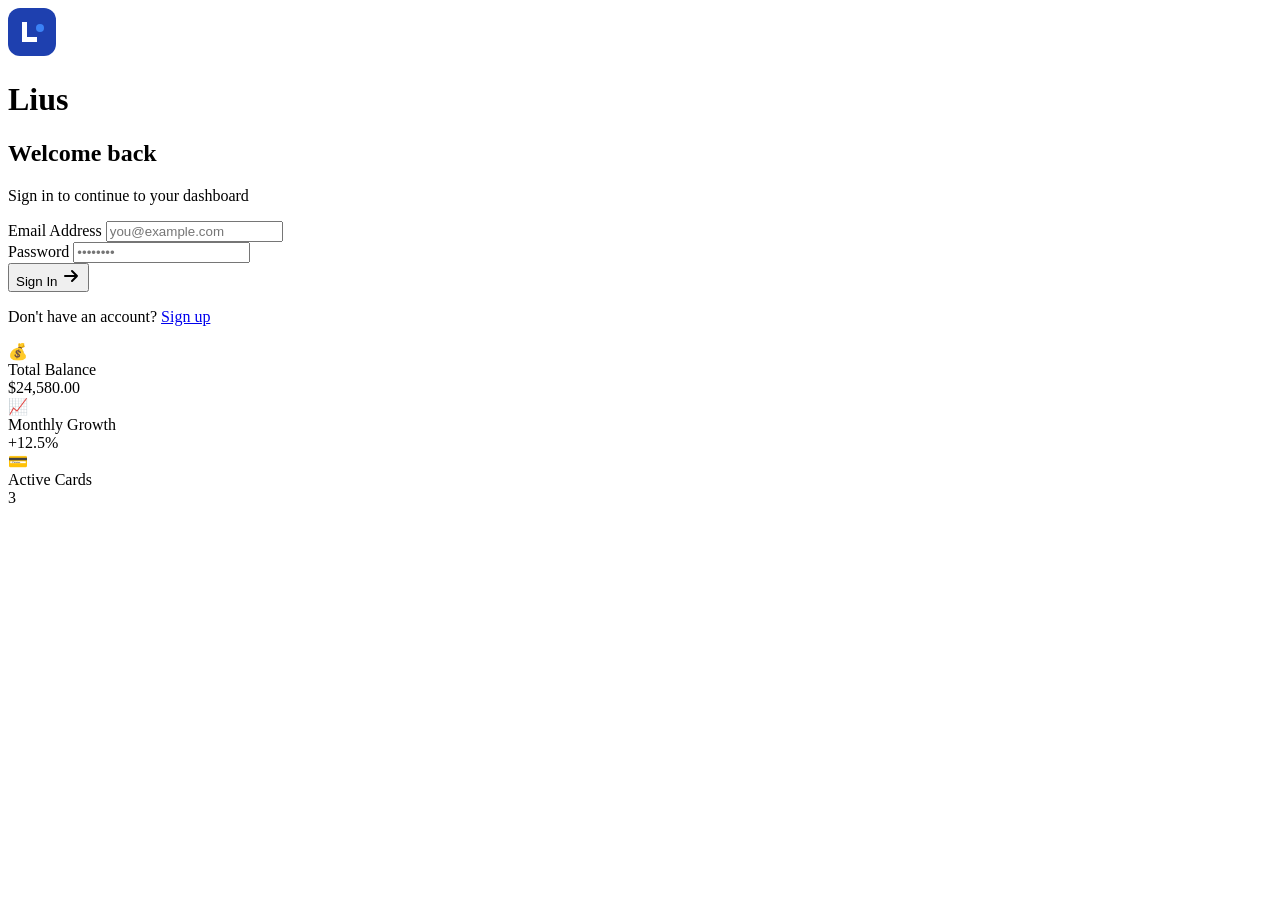
==== index.html @ 23723671 "Rename login.html to index.html" ====
<!DOCTYPE html>
<html lang="en">
<head>
    <meta charset="UTF-8">
    <meta name="viewport" content="width=device-width, initial-scale=1.0">
    <title>Login - Lius Finance</title>
    <link rel="preconnect" href="https://fonts.googleapis.com">
    <link rel="preconnect" href="https://fonts.gstatic.com" crossorigin>
    <link href="https://fonts.googleapis.com/css2?family=Lexend:wght@300;400;500;600;700&display=swap" rel="stylesheet">
    <link rel="stylesheet" href="css/style.css">
</head>
<body class="auth-page">
    <div class="auth-container">
        <div class="auth-left">
            <div class="auth-content">
                <div class="logo-section">
                    <div class="logo">
                        <svg width="48" height="48" viewBox="0 0 48 48" fill="none" xmlns="http://www.w3.org/2000/svg">
                            <rect width="48" height="48" rx="12" fill="#1E40AF"/>
                            <path d="M14 34V14H19V29H29V34H14Z" fill="white"/>
                            <circle cx="32" cy="20" r="4" fill="#3B82F6"/>
                        </svg>
                    </div>
                    <h1 class="logo-text">Lius</h1>
                </div>
                
                <div class="auth-form-wrapper">
                    <h2 class="auth-title">Welcome back</h2>
                    <p class="auth-subtitle">Sign in to continue to your dashboard</p>
                    
                    <form id="loginForm" class="auth-form">
                        <div class="form-group">
                            <label for="email" class="form-label">Email Address</label>
                            <input 
                                type="email" 
                                id="email" 
                                class="form-input" 
                                placeholder="you@example.com"
                                required
                            >
                        </div>
                        
                        <div class="form-group">
                            <label for="password" class="form-label">Password</label>
                            <input 
                                type="password" 
                                id="password" 
                                class="form-input" 
                                placeholder="••••••••"
                                required
                            >
                        </div>
                        
                        <button type="submit" class="btn-primary btn-full">
                            <span class="btn-text">Sign In</span>
                            <svg class="btn-icon" width="20" height="20" viewBox="0 0 20 20" fill="none">
                                <path d="M4 10H16M16 10L11 5M16 10L11 15" stroke="currentColor" stroke-width="2" stroke-linecap="round" stroke-linejoin="round"/>
                            </svg>
                        </button>
                    </form>
                    
                    <div class="auth-footer">
                        <p>Don't have an account? <a href="signup.html" class="auth-link">Sign up</a></p>
                    </div>
                </div>
            </div>
        </div>
        
        <div class="auth-right">
            <div class="auth-visual">
                <div class="floating-card card-1">
                    <div class="card-icon">💰</div>
                    <div class="card-content">
                        <div class="card-label">Total Balance</div>
                        <div class="card-value">$24,580.00</div>
                    </div>
                </div>
                
                <div class="floating-card card-2">
                    <div class="card-icon">📈</div>
                    <div class="card-content">
                        <div class="card-label">Monthly Growth</div>
                        <div class="card-value">+12.5%</div>
                    </div>
                </div>
                
                <div class="floating-card card-3">
                    <div class="card-icon">💳</div>
                    <div class="card-content">
                        <div class="card-label">Active Cards</div>
                        <div class="card-value">3</div>
                    </div>
                </div>
                
                <div class="gradient-orb orb-1"></div>
                <div class="gradient-orb orb-2"></div>
            </div>
        </div>
    </div>
    
    <div id="toast" class="toast"></div>
    
    <script type="module" src="js/firebase.js"></script>
    <script type="module" src="js/auth.js"></script>
</body>
</html>
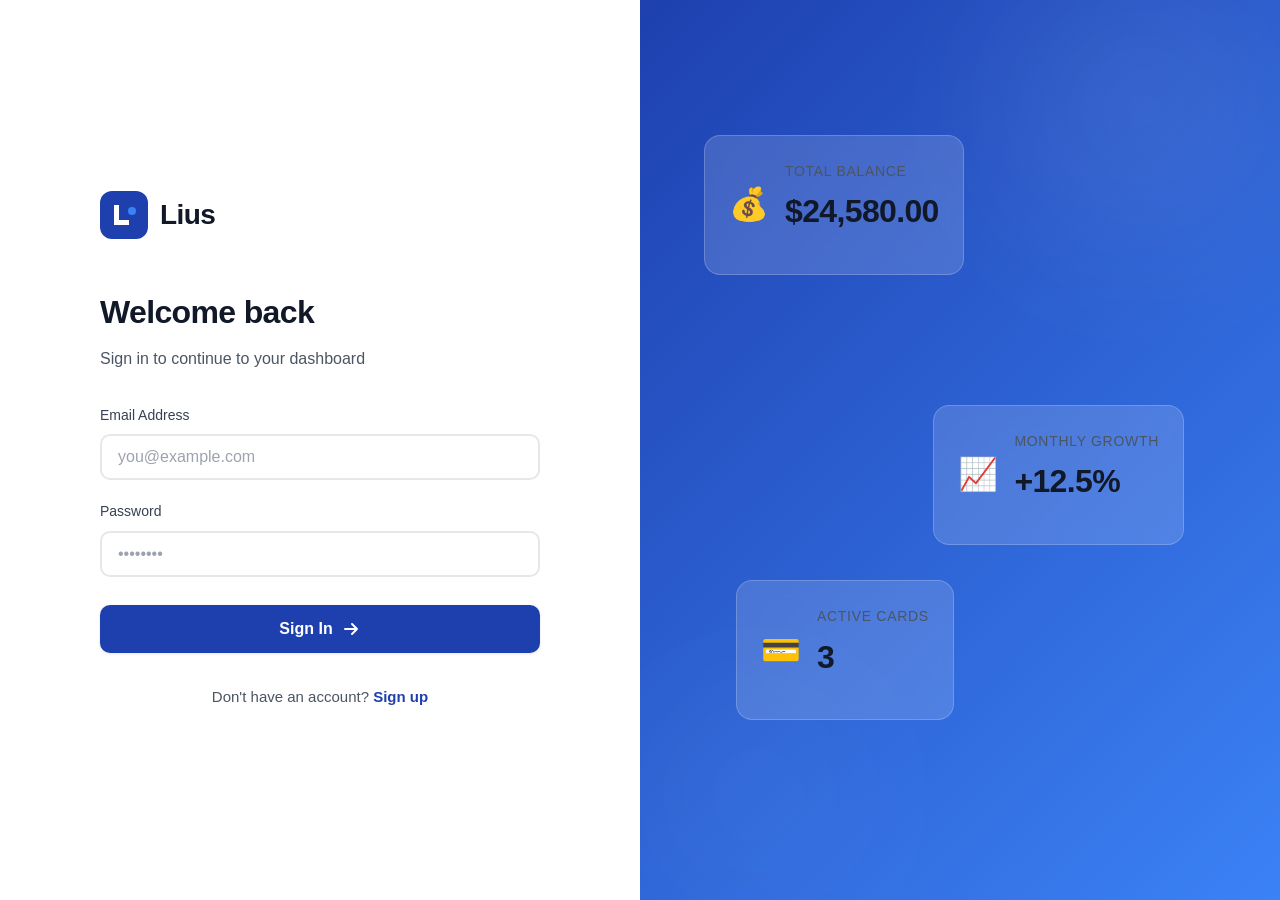
==== commit e7698615: "Update index.html" ====
--- a/index.html
+++ b/index.html
@@ -28,6 +28,7 @@
                     <h2 class="auth-title">Welcome back</h2>
                     <p class="auth-subtitle">Sign in to continue to your dashboard</p>
                     
+                    <!-- LOGIN FORM -->
                     <form id="loginForm" class="auth-form">
                         <div class="form-group">
                             <label for="email" class="form-label">Email Address</label>
@@ -98,9 +99,13 @@
         </div>
     </div>
     
+    <!-- TOAST NOTIFICATION -->
     <div id="toast" class="toast"></div>
     
-    <script type="module" src="js/firebase.js"></script>
+    <!-- REMOVE Firebase script -->
+    <!-- <script type="module" src="js/firebase.js"></script> -->
+
+    <!-- INCLUDE LOCAL STORAGE AUTH JS -->
     <script type="module" src="js/auth.js"></script>
 </body>
 </html>
--- a/css/style.css
+++ b/css/style.css
@@ -0,0 +1,1188 @@
+:root {
+    --primary: #1E40AF;
+    --primary-dark: #1E3A8A;
+    --accent: #3B82F6;
+    --accent-light: #60A5FA;
+    --white: #FFFFFF;
+    --gray-50: #F9FAFB;
+    --gray-100: #F3F4F6;
+    --gray-200: #E5E7EB;
+    --gray-300: #D1D5DB;
+    --gray-400: #9CA3AF;
+    --gray-500: #6B7280;
+    --gray-600: #4B5563;
+    --gray-700: #374151;
+    --gray-800: #1F2937;
+    --gray-900: #111827;
+    --green: #10B981;
+    --green-light: #D1FAE5;
+    --red: #EF4444;
+    --red-light: #FEE2E2;
+    --success: #10B981;
+    --error: #EF4444;
+    --warning: #F59E0B;
+}
+
+* {
+    margin: 0;
+    padding: 0;
+    box-sizing: border-box;
+}
+
+body {
+    font-family: 'Lexend', -apple-system, BlinkMacSystemFont, 'Segoe UI', sans-serif;
+    background-color: var(--gray-50);
+    color: var(--gray-900);
+    line-height: 1.6;
+    -webkit-font-smoothing: antialiased;
+    -moz-osx-font-smoothing: grayscale;
+}
+
+/* ===== AUTH PAGES ===== */
+.auth-page {
+    min-height: 100vh;
+    background: var(--white);
+}
+
+.auth-container {
+    display: grid;
+    grid-template-columns: 1fr 1fr;
+    min-height: 100vh;
+}
+
+.auth-left {
+    display: flex;
+    align-items: center;
+    justify-content: center;
+    padding: 2rem;
+    background: var(--white);
+}
+
+.auth-content {
+    width: 100%;
+    max-width: 440px;
+}
+
+.logo-section {
+    display: flex;
+    align-items: center;
+    gap: 0.75rem;
+    margin-bottom: 3rem;
+}
+
+.logo {
+    width: 48px;
+    height: 48px;
+    border-radius: 12px;
+    display: flex;
+    align-items: center;
+    justify-content: center;
+    animation: fadeInScale 0.5s ease-out;
+}
+
+.logo-text {
+    font-size: 1.75rem;
+    font-weight: 700;
+    color: var(--gray-900);
+    letter-spacing: -0.02em;
+}
+
+.auth-form-wrapper {
+    animation: fadeInUp 0.6s ease-out 0.1s both;
+}
+
+.auth-title {
+    font-size: 2rem;
+    font-weight: 700;
+    color: var(--gray-900);
+    margin-bottom: 0.5rem;
+    letter-spacing: -0.02em;
+}
+
+.auth-subtitle {
+    font-size: 1rem;
+    color: var(--gray-600);
+    margin-bottom: 2rem;
+}
+
+.auth-form {
+    display: flex;
+    flex-direction: column;
+    gap: 1.25rem;
+}
+
+.form-group {
+    display: flex;
+    flex-direction: column;
+    gap: 0.5rem;
+}
+
+.form-label {
+    font-size: 0.875rem;
+    font-weight: 500;
+    color: var(--gray-700);
+}
+
+.form-input {
+    width: 100%;
+    padding: 0.75rem 1rem;
+    font-size: 1rem;
+    font-family: 'Lexend', sans-serif;
+    border: 2px solid var(--gray-200);
+    border-radius: 10px;
+    background: var(--white);
+    color: var(--gray-900);
+    transition: all 0.2s ease;
+}
+
+.form-input:focus {
+    outline: none;
+    border-color: var(--accent);
+    box-shadow: 0 0 0 3px rgba(59, 130, 246, 0.1);
+}
+
+.form-input::placeholder {
+    color: var(--gray-400);
+}
+
+.form-hint {
+    font-size: 0.813rem;
+    color: var(--gray-500);
+}
+
+select.form-input {
+    cursor: pointer;
+    appearance: none;
+    background-image: url("data:image/svg+xml,%3Csvg width='12' height='8' viewBox='0 0 12 8' fill='none' xmlns='http://www.w3.org/2000/svg'%3E%3Cpath d='M1 1.5L6 6.5L11 1.5' stroke='%236B7280' stroke-width='2' stroke-linecap='round' stroke-linejoin='round'/%3E%3C/svg%3E");
+    background-repeat: no-repeat;
+    background-position: right 1rem center;
+    padding-right: 2.5rem;
+}
+
+.btn-primary {
+    display: flex;
+    align-items: center;
+    justify-content: center;
+    gap: 0.5rem;
+    padding: 0.875rem 1.5rem;
+    font-size: 1rem;
+    font-weight: 600;
+    font-family: 'Lexend', sans-serif;
+    color: var(--white);
+    background: var(--primary);
+    border: none;
+    border-radius: 10px;
+    cursor: pointer;
+    transition: all 0.2s ease;
+    box-shadow: 0 1px 3px rgba(0, 0, 0, 0.1);
+}
+
+.btn-primary:hover {
+    background: var(--primary-dark);
+    transform: translateY(-1px);
+    box-shadow: 0 4px 12px rgba(30, 64, 175, 0.3);
+}
+
+.btn-primary:active {
+    transform: translateY(0);
+}
+
+.btn-secondary {
+    display: flex;
+    align-items: center;
+    justify-content: center;
+    gap: 0.5rem;
+    padding: 0.875rem 1.5rem;
+    font-size: 1rem;
+    font-weight: 600;
+    font-family: 'Lexend', sans-serif;
+    color: var(--gray-700);
+    background: var(--white);
+    border: 2px solid var(--gray-200);
+    border-radius: 10px;
+    cursor: pointer;
+    transition: all 0.2s ease;
+}
+
+.btn-secondary:hover {
+    background: var(--gray-50);
+    border-color: var(--gray-300);
+}
+
+.btn-full {
+    width: 100%;
+    margin-top: 0.5rem;
+}
+
+.btn-icon {
+    transition: transform 0.2s ease;
+}
+
+.btn-primary:hover .btn-icon {
+    transform: translateX(2px);
+}
+
+.auth-footer {
+    margin-top: 2rem;
+    text-align: center;
+    font-size: 0.938rem;
+    color: var(--gray-600);
+}
+
+.auth-link {
+    color: var(--primary);
+    font-weight: 600;
+    text-decoration: none;
+    transition: color 0.2s ease;
+}
+
+.auth-link:hover {
+    color: var(--accent);
+}
+
+.auth-right {
+    position: relative;
+    background: linear-gradient(135deg, var(--primary) 0%, var(--accent) 100%);
+    overflow: hidden;
+    display: flex;
+    align-items: center;
+    justify-content: center;
+}
+
+.auth-visual {
+    position: relative;
+    width: 100%;
+    height: 100%;
+    display: flex;
+    align-items: center;
+    justify-content: center;
+}
+
+.floating-card {
+    position: absolute;
+    background: rgba(255, 255, 255, 0.15);
+    backdrop-filter: blur(10px);
+    border: 1px solid rgba(255, 255, 255, 0.2);
+    border-radius: 16px;
+    padding: 1.5rem;
+    display: flex;
+    align-items: center;
+    gap: 1rem;
+    animation: float 6s ease-in-out infinite;
+}
+
+.card-1 {
+    top: 15%;
+    left: 10%;
+    animation-delay: 0s;
+}
+
+.card-2 {
+    top: 45%;
+    right: 15%;
+    animation-delay: 2s;
+}
+
+.card-3 {
+    bottom: 20%;
+    left: 15%;
+    animation-delay: 4s;
+}
+
+.card-icon {
+    font-size: 2rem;
+}
+
+.card-content {
+    display: flex;
+    flex-direction: column;
+    gap: 0.25rem;
+}
+
+.card-label {
+    font-size: 0.813rem;
+    color: rgba(255, 255, 255, 0.8);
+    font-weight: 500;
+}
+
+.card-value {
+    font-size: 1.5rem;
+    font-weight: 700;
+    color: var(--white);
+}
+
+.gradient-orb {
+    position: absolute;
+    border-radius: 50%;
+    filter: blur(80px);
+    opacity: 0.4;
+}
+
+.orb-1 {
+    width: 400px;
+    height: 400px;
+    background: radial-gradient(circle, rgba(255, 255, 255, 0.3) 0%, transparent 70%);
+    top: -10%;
+    right: -10%;
+    animation: pulse 8s ease-in-out infinite;
+}
+
+.orb-2 {
+    width: 300px;
+    height: 300px;
+    background: radial-gradient(circle, rgba(255, 255, 255, 0.2) 0%, transparent 70%);
+    bottom: -5%;
+    left: -5%;
+    animation: pulse 8s ease-in-out infinite;
+    animation-delay: 4s;
+}
+
+/* ===== DASHBOARD ===== */
+.dashboard-page {
+    background: var(--gray-50);
+}
+
+.dashboard-container {
+    display: flex;
+    min-height: 100vh;
+}
+
+.sidebar {
+    width: 280px;
+    background: var(--white);
+    border-right: 1px solid var(--gray-200);
+    display: flex;
+    flex-direction: column;
+    position: fixed;
+    height: 100vh;
+    transition: transform 0.3s ease;
+    z-index: 1000;
+}
+
+.sidebar-header {
+    padding: 1.5rem;
+    border-bottom: 1px solid var(--gray-200);
+    display: flex;
+    align-items: center;
+    justify-content: space-between;
+}
+
+.sidebar-toggle {
+    display: none;
+    background: none;
+    border: none;
+    cursor: pointer;
+    padding: 0.5rem;
+    color: var(--gray-600);
+    transition: color 0.2s ease;
+}
+
+.sidebar-toggle:hover {
+    color: var(--gray-900);
+}
+
+.sidebar-nav {
+    flex: 1;
+    padding: 1.5rem 1rem;
+    display: flex;
+    flex-direction: column;
+    gap: 0.5rem;
+}
+
+.nav-item {
+    display: flex;
+    align-items: center;
+    gap: 0.75rem;
+    padding: 0.875rem 1rem;
+    color: var(--gray-600);
+    text-decoration: none;
+    border-radius: 10px;
+    font-weight: 500;
+    transition: all 0.2s ease;
+}
+
+.nav-item:hover {
+    background: var(--gray-50);
+    color: var(--gray-900);
+}
+
+.nav-item.active {
+    background: linear-gradient(135deg, var(--primary) 0%, var(--accent) 100%);
+    color: var(--white);
+    box-shadow: 0 4px 12px rgba(30, 64, 175, 0.2);
+}
+
+.nav-icon {
+    width: 24px;
+    height: 24px;
+    stroke-width: 2;
+}
+
+.sidebar-footer {
+    padding: 1.5rem;
+    border-top: 1px solid var(--gray-200);
+}
+
+.user-profile {
+    display: flex;
+    align-items: center;
+    gap: 0.75rem;
+}
+
+.user-avatar {
+    width: 40px;
+    height: 40px;
+    border-radius: 50%;
+    background: linear-gradient(135deg, var(--primary) 0%, var(--accent) 100%);
+    display: flex;
+    align-items: center;
+    justify-content: center;
+    color: var(--white);
+    font-weight: 600;
+    font-size: 0.938rem;
+}
+
+.user-info {
+    flex: 1;
+    overflow: hidden;
+}
+
+.user-name {
+    font-weight: 600;
+    font-size: 0.938rem;
+    color: var(--gray-900);
+    white-space: nowrap;
+    overflow: hidden;
+    text-overflow: ellipsis;
+}
+
+.user-email {
+    font-size: 0.813rem;
+    color: var(--gray-500);
+    white-space: nowrap;
+    overflow: hidden;
+    text-overflow: ellipsis;
+}
+
+.mobile-header {
+    display: none;
+    background: var(--white);
+    border-bottom: 1px solid var(--gray-200);
+    padding: 1rem 1.5rem;
+    align-items: center;
+    justify-content: space-between;
+    position: sticky;
+    top: 0;
+    z-index: 999;
+}
+
+.mobile-menu-btn {
+    background: none;
+    border: none;
+    cursor: pointer;
+    padding: 0.5rem;
+    color: var(--gray-600);
+    display: flex;
+    align-items: center;
+    justify-content: center;
+}
+
+.main-content {
+    flex: 1;
+    margin-left: 280px;
+    padding: 2rem;
+    animation: fadeIn 0.4s ease-out;
+}
+
+.page-header {
+    display: flex;
+    align-items: center;
+    justify-content: space-between;
+    margin-bottom: 2rem;
+}
+
+.page-title {
+    font-size: 2rem;
+    font-weight: 700;
+    color: var(--gray-900);
+    letter-spacing: -0.02em;
+    margin-bottom: 0.25rem;
+}
+
+.page-subtitle {
+    font-size: 1rem;
+    color: var(--gray-600);
+}
+
+.summary-grid {
+    display: grid;
+    grid-template-columns: repeat(auto-fit, minmax(280px, 1fr));
+    gap: 1.5rem;
+    margin-bottom: 2rem;
+}
+
+.summary-card {
+    background: var(--white);
+    border-radius: 16px;
+    padding: 1.5rem;
+    box-shadow: 0 1px 3px rgba(0, 0, 0, 0.05);
+    transition: all 0.2s ease;
+    animation: fadeInUp 0.5s ease-out both;
+}
+
+.summary-card:nth-child(1) {
+    animation-delay: 0.1s;
+}
+
+.summary-card:nth-child(2) {
+    animation-delay: 0.2s;
+}
+
+.summary-card:nth-child(3) {
+    animation-delay: 0.3s;
+}
+
+.summary-card:hover {
+    transform: translateY(-4px);
+    box-shadow: 0 8px 24px rgba(0, 0, 0, 0.1);
+}
+
+.card-header {
+    display: flex;
+    align-items: center;
+    justify-content: space-between;
+    margin-bottom: 1rem;
+}
+
+.card-icon-wrapper {
+    width: 48px;
+    height: 48px;
+    border-radius: 12px;
+    display: flex;
+    align-items: center;
+    justify-content: center;
+    color: var(--white);
+}
+
+.card-icon-wrapper.blue {
+    background: linear-gradient(135deg, var(--primary) 0%, var(--accent) 100%);
+}
+
+.card-icon-wrapper.green {
+    background: linear-gradient(135deg, #059669 0%, var(--green) 100%);
+}
+
+.card-icon-wrapper.red {
+    background: linear-gradient(135deg, #DC2626 0%, var(--red) 100%);
+}
+
+.card-label {
+    font-size: 0.875rem;
+    font-weight: 500;
+    color: var(--gray-600);
+    text-transform: uppercase;
+    letter-spacing: 0.05em;
+}
+
+.card-value {
+    font-size: 2rem;
+    font-weight: 700;
+    color: var(--gray-900);
+    margin-bottom: 0.75rem;
+    letter-spacing: -0.02em;
+}
+
+.card-footer {
+    display: flex;
+    align-items: center;
+    gap: 0.5rem;
+}
+
+.trend-indicator {
+    display: flex;
+    align-items: center;
+    gap: 0.25rem;
+    font-size: 0.875rem;
+    font-weight: 600;
+    padding: 0.25rem 0.5rem;
+    border-radius: 6px;
+}
+
+.trend-indicator.positive {
+    color: var(--green);
+    background: var(--green-light);
+}
+
+.trend-indicator.negative {
+    color: var(--red);
+    background: var(--red-light);
+}
+
+.card-footer-text {
+    font-size: 0.875rem;
+    color: var(--gray-500);
+}
+
+.card {
+    background: var(--white);
+    border-radius: 16px;
+    padding: 1.5rem;
+    box-shadow: 0 1px 3px rgba(0, 0, 0, 0.05);
+    animation: fadeInUp 0.5s ease-out 0.4s both;
+}
+
+.card-header-section {
+    display: flex;
+    align-items: center;
+    justify-content: space-between;
+    margin-bottom: 1.5rem;
+    padding-bottom: 1rem;
+    border-bottom: 1px solid var(--gray-100);
+}
+
+.card-title {
+    font-size: 1.25rem;
+    font-weight: 700;
+    color: var(--gray-900);
+}
+
+.link {
+    color: var(--primary);
+    font-weight: 600;
+    text-decoration: none;
+    font-size: 0.938rem;
+    transition: color 0.2s ease;
+}
+
+.link:hover {
+    color: var(--accent);
+}
+
+.transactions-list {
+    display: flex;
+    flex-direction: column;
+    gap: 0.75rem;
+}
+
+.transaction-item {
+    display: flex;
+    align-items: center;
+    justify-content: space-between;
+    padding: 1rem;
+    border-radius: 10px;
+    background: var(--gray-50);
+    transition: all 0.2s ease;
+}
+
+.transaction-item:hover {
+    background: var(--gray-100);
+}
+
+.transaction-info {
+    display: flex;
+    align-items: center;
+    gap: 1rem;
+}
+
+.transaction-icon {
+    width: 40px;
+    height: 40px;
+    border-radius: 10px;
+    display: flex;
+    align-items: center;
+    justify-content: center;
+    font-size: 1.25rem;
+}
+
+.transaction-icon.income {
+    background: var(--green-light);
+}
+
+.transaction-icon.expense {
+    background: var(--red-light);
+}
+
+.transaction-details {
+    display: flex;
+    flex-direction: column;
+    gap: 0.25rem;
+}
+
+.transaction-description {
+    font-weight: 600;
+    color: var(--gray-900);
+}
+
+.transaction-meta {
+    font-size: 0.813rem;
+    color: var(--gray-500);
+}
+
+.transaction-amount {
+    font-weight: 700;
+    font-size: 1.125rem;
+}
+
+.transaction-amount.income {
+    color: var(--green);
+}
+
+.transaction-amount.expense {
+    color: var(--red);
+}
+
+.empty-state {
+    display: flex;
+    flex-direction: column;
+    align-items: center;
+    justify-content: center;
+    padding: 3rem 1rem;
+    text-align: center;
+}
+
+.empty-state svg {
+    margin-bottom: 1rem;
+}
+
+.empty-state p {
+    color: var(--gray-600);
+    margin-bottom: 1rem;
+    font-size: 1rem;
+}
+
+/* ===== FILTER BAR ===== */
+.filter-bar {
+    margin-bottom: 1.5rem;
+    animation: fadeInUp 0.5s ease-out 0.2s both;
+}
+
+.filter-group {
+    display: flex;
+    gap: 1rem;
+    flex-wrap: wrap;
+}
+
+.filter-select {
+    min-width: 200px;
+}
+
+/* ===== TRANSACTIONS TABLE ===== */
+.table-container {
+    overflow-x: auto;
+}
+
+.transactions-table {
+    width: 100%;
+    border-collapse: collapse;
+}
+
+.transactions-table thead {
+    background: var(--gray-50);
+}
+
+.transactions-table th {
+    padding: 1rem;
+    text-align: left;
+    font-size: 0.813rem;
+    font-weight: 600;
+    color: var(--gray-600);
+    text-transform: uppercase;
+    letter-spacing: 0.05em;
+    border-bottom: 1px solid var(--gray-200);
+}
+
+.transactions-table td {
+    padding: 1rem;
+    border-bottom: 1px solid var(--gray-100);
+    color: var(--gray-700);
+}
+
+.transactions-table tbody tr {
+    transition: background 0.2s ease;
+}
+
+.transactions-table tbody tr:hover {
+    background: var(--gray-50);
+}
+
+.type-badge {
+    display: inline-flex;
+    align-items: center;
+    padding: 0.25rem 0.75rem;
+    border-radius: 6px;
+    font-size: 0.813rem;
+    font-weight: 600;
+}
+
+.type-badge.income {
+    background: var(--green-light);
+    color: var(--green);
+}
+
+.type-badge.expense {
+    background: var(--red-light);
+    color: var(--red);
+}
+
+.category-badge {
+    display: inline-block;
+    padding: 0.25rem 0.75rem;
+    border-radius: 6px;
+    font-size: 0.813rem;
+    font-weight: 500;
+    background: var(--gray-100);
+    color: var(--gray-700);
+    text-transform: capitalize;
+}
+
+.amount-cell {
+    font-weight: 700;
+    font-size: 1rem;
+}
+
+.amount-cell.income {
+    color: var(--green);
+}
+
+.amount-cell.expense {
+    color: var(--red);
+}
+
+.action-btn {
+    background: none;
+    border: none;
+    cursor: pointer;
+    padding: 0.5rem;
+    color: var(--gray-400);
+    transition: color 0.2s ease;
+}
+
+.action-btn:hover {
+    color: var(--red);
+}
+
+.empty-state-row td {
+    padding: 0;
+}
+
+/* ===== MODAL ===== */
+.modal {
+    display: none;
+    position: fixed;
+    top: 0;
+    left: 0;
+    width: 100%;
+    height: 100%;
+    background: rgba(0, 0, 0, 0.5);
+    backdrop-filter: blur(4px);
+    z-index: 2000;
+    align-items: center;
+    justify-content: center;
+    animation: fadeIn 0.2s ease-out;
+}
+
+.modal.active {
+    display: flex;
+}
+
+.modal-content {
+    background: var(--white);
+    border-radius: 16px;
+    width: 90%;
+    max-width: 500px;
+    max-height: 90vh;
+    overflow-y: auto;
+    animation: slideUp 0.3s ease-out;
+}
+
+.modal-header {
+    display: flex;
+    align-items: center;
+    justify-content: space-between;
+    padding: 1.5rem;
+    border-bottom: 1px solid var(--gray-200);
+}
+
+.modal-title {
+    font-size: 1.25rem;
+    font-weight: 700;
+    color: var(--gray-900);
+}
+
+.modal-close {
+    background: none;
+    border: none;
+    cursor: pointer;
+    padding: 0.5rem;
+    color: var(--gray-400);
+    transition: color 0.2s ease;
+}
+
+.modal-close:hover {
+    color: var(--gray-900);
+}
+
+.modal-form {
+    padding: 1.5rem;
+    display: flex;
+    flex-direction: column;
+    gap: 1.25rem;
+}
+
+.radio-group {
+    display: flex;
+    gap: 1rem;
+}
+
+.radio-label {
+    flex: 1;
+    display: flex;
+    align-items: center;
+    gap: 0.5rem;
+    padding: 0.875rem 1rem;
+    border: 2px solid var(--gray-200);
+    border-radius: 10px;
+    cursor: pointer;
+    transition: all 0.2s ease;
+}
+
+.radio-label:hover {
+    border-color: var(--accent);
+    background: var(--gray-50);
+}
+
+.radio-label input[type="radio"] {
+    display: none;
+}
+
+.radio-custom {
+    width: 20px;
+    height: 20px;
+    border: 2px solid var(--gray-300);
+    border-radius: 50%;
+    position: relative;
+    transition: all 0.2s ease;
+}
+
+.radio-label input[type="radio"]:checked ~ .radio-custom {
+    border-color: var(--primary);
+    background: var(--primary);
+}
+
+.radio-label input[type="radio"]:checked ~ .radio-custom::after {
+    content: '';
+    position: absolute;
+    top: 50%;
+    left: 50%;
+    transform: translate(-50%, -50%);
+    width: 8px;
+    height: 8px;
+    border-radius: 50%;
+    background: var(--white);
+}
+
+.radio-label input[type="radio"]:checked ~ span:last-child {
+    font-weight: 600;
+    color: var(--primary);
+}
+
+.modal-footer {
+    display: flex;
+    gap: 1rem;
+    padding: 1.5rem;
+    border-top: 1px solid var(--gray-200);
+}
+
+.modal-footer button {
+    flex: 1;
+}
+
+/* ===== TOAST ===== */
+.toast {
+    position: fixed;
+    bottom: 2rem;
+    right: 2rem;
+    background: var(--gray-900);
+    color: var(--white);
+    padding: 1rem 1.5rem;
+    border-radius: 10px;
+    box-shadow: 0 8px 24px rgba(0, 0, 0, 0.2);
+    opacity: 0;
+    transform: translateY(20px);
+    transition: all 0.3s ease;
+    pointer-events: none;
+    z-index: 3000;
+    max-width: 400px;
+}
+
+.toast.show {
+    opacity: 1;
+    transform: translateY(0);
+    pointer-events: auto;
+}
+
+.toast.success {
+    background: var(--green);
+}
+
+.toast.error {
+    background: var(--red);
+}
+
+/* ===== ANIMATIONS ===== */
+@keyframes fadeIn {
+    from {
+        opacity: 0;
+    }
+    to {
+        opacity: 1;
+    }
+}
+
+@keyframes fadeInUp {
+    from {
+        opacity: 0;
+        transform: translateY(20px);
+    }
+    to {
+        opacity: 1;
+        transform: translateY(0);
+    }
+}
+
+@keyframes fadeInScale {
+    from {
+        opacity: 0;
+        transform: scale(0.9);
+    }
+    to {
+        opacity: 1;
+        transform: scale(1);
+    }
+}
+
+@keyframes slideUp {
+    from {
+        transform: translateY(40px);
+        opacity: 0;
+    }
+    to {
+        transform: translateY(0);
+        opacity: 1;
+    }
+}
+
+@keyframes float {
+    0%, 100% {
+        transform: translateY(0);
+    }
+    50% {
+        transform: translateY(-20px);
+    }
+}
+
+@keyframes pulse {
+    0%, 100% {
+        opacity: 0.4;
+        transform: scale(1);
+    }
+    50% {
+        opacity: 0.6;
+        transform: scale(1.1);
+    }
+}
+
+/* ===== RESPONSIVE ===== */
+@media (max-width: 1024px) {
+    .auth-container {
+        grid-template-columns: 1fr;
+    }
+    
+    .auth-right {
+        display: none;
+    }
+}
+
+@media (max-width: 768px) {
+    .sidebar {
+        transform: translateX(-100%);
+    }
+    
+    .sidebar.active {
+        transform: translateX(0);
+    }
+    
+    .sidebar-toggle {
+        display: block;
+    }
+    
+    .mobile-header {
+        display: flex;
+    }
+    
+    .main-content {
+        margin-left: 0;
+        padding: 1.5rem 1rem;
+    }
+    
+    .page-header {
+        flex-direction: column;
+        align-items: flex-start;
+        gap: 1rem;
+    }
+    
+    .page-header .btn-primary {
+        width: 100%;
+    }
+    
+    .summary-grid {
+        grid-template-columns: 1fr;
+    }
+    
+    .filter-group {
+        flex-direction: column;
+    }
+    
+    .filter-select {
+        width: 100%;
+        min-width: 0;
+    }
+    
+    .transactions-table {
+        font-size: 0.875rem;
+    }
+    
+    .transactions-table th,
+    .transactions-table td {
+        padding: 0.75rem 0.5rem;
+    }
+    
+    .toast {
+        right: 1rem;
+        left: 1rem;
+        bottom: 1rem;
+    }
+}
+
+@media (max-width: 480px) {
+    .auth-content {
+        max-width: 100%;
+    }
+    
+    .auth-title {
+        font-size: 1.5rem;
+    }
+    
+    .page-title {
+        font-size: 1.5rem;
+    }
+    
+    .card-value {
+        font-size: 1.5rem;
+    }
+    
+    .modal-content {
+        width: 95%;
+        max-height: 95vh;
+    }
+}
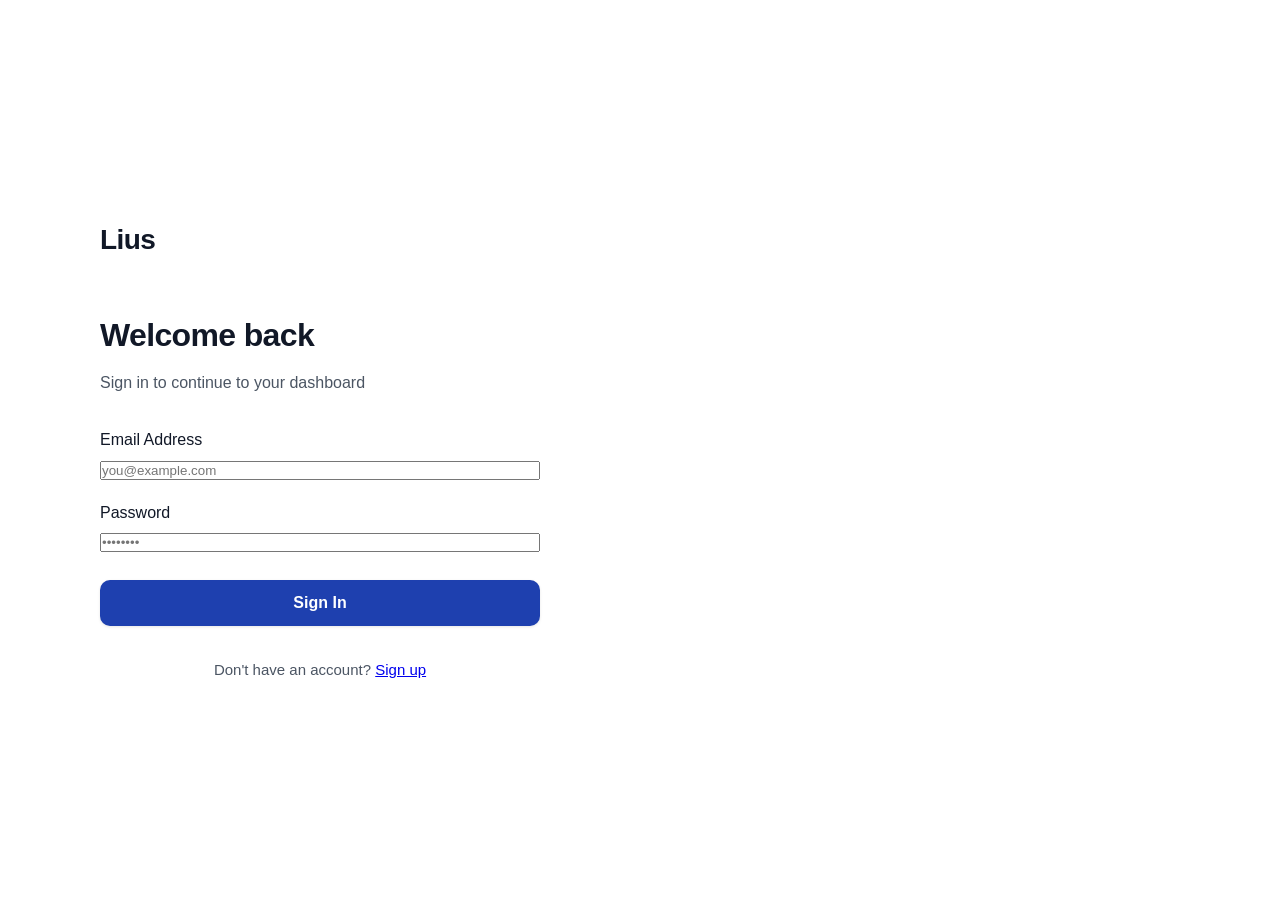
==== commit 06302c23: "Update index.html" ====
--- a/index.html
+++ b/index.html
@@ -1,111 +1,40 @@
 <!DOCTYPE html>
 <html lang="en">
 <head>
-    <meta charset="UTF-8">
-    <meta name="viewport" content="width=device-width, initial-scale=1.0">
-    <title>Login - Lius Finance</title>
-    <link rel="preconnect" href="https://fonts.googleapis.com">
-    <link rel="preconnect" href="https://fonts.gstatic.com" crossorigin>
-    <link href="https://fonts.googleapis.com/css2?family=Lexend:wght@300;400;500;600;700&display=swap" rel="stylesheet">
-    <link rel="stylesheet" href="css/style.css">
+<meta charset="UTF-8">
+<meta name="viewport" content="width=device-width, initial-scale=1.0">
+<title>Login - Lius Finance</title>
+<link rel="stylesheet" href="css/style.css">
 </head>
 <body class="auth-page">
-    <div class="auth-container">
-        <div class="auth-left">
-            <div class="auth-content">
-                <div class="logo-section">
-                    <div class="logo">
-                        <svg width="48" height="48" viewBox="0 0 48 48" fill="none" xmlns="http://www.w3.org/2000/svg">
-                            <rect width="48" height="48" rx="12" fill="#1E40AF"/>
-                            <path d="M14 34V14H19V29H29V34H14Z" fill="white"/>
-                            <circle cx="32" cy="20" r="4" fill="#3B82F6"/>
-                        </svg>
+<div class="auth-container">
+    <div class="auth-left">
+        <div class="auth-content">
+            <div class="logo-section">
+                <h1 class="logo-text">Lius</h1>
+            </div>
+            <div class="auth-form-wrapper">
+                <h2 class="auth-title">Welcome back</h2>
+                <p class="auth-subtitle">Sign in to continue to your dashboard</p>
+                <form id="loginForm" class="auth-form">
+                    <div class="form-group">
+                        <label for="email">Email Address</label>
+                        <input type="email" id="email" required placeholder="you@example.com">
                     </div>
-                    <h1 class="logo-text">Lius</h1>
-                </div>
-                
-                <div class="auth-form-wrapper">
-                    <h2 class="auth-title">Welcome back</h2>
-                    <p class="auth-subtitle">Sign in to continue to your dashboard</p>
-                    
-                    <!-- LOGIN FORM -->
-                    <form id="loginForm" class="auth-form">
-                        <div class="form-group">
-                            <label for="email" class="form-label">Email Address</label>
-                            <input 
-                                type="email" 
-                                id="email" 
-                                class="form-input" 
-                                placeholder="you@example.com"
-                                required
-                            >
-                        </div>
-                        
-                        <div class="form-group">
-                            <label for="password" class="form-label">Password</label>
-                            <input 
-                                type="password" 
-                                id="password" 
-                                class="form-input" 
-                                placeholder="••••••••"
-                                required
-                            >
-                        </div>
-                        
-                        <button type="submit" class="btn-primary btn-full">
-                            <span class="btn-text">Sign In</span>
-                            <svg class="btn-icon" width="20" height="20" viewBox="0 0 20 20" fill="none">
-                                <path d="M4 10H16M16 10L11 5M16 10L11 15" stroke="currentColor" stroke-width="2" stroke-linecap="round" stroke-linejoin="round"/>
-                            </svg>
-                        </button>
-                    </form>
-                    
-                    <div class="auth-footer">
-                        <p>Don't have an account? <a href="signup.html" class="auth-link">Sign up</a></p>
+                    <div class="form-group">
+                        <label for="password">Password</label>
+                        <input type="password" id="password" required placeholder="••••••••">
                     </div>
+                    <button type="submit" class="btn-primary btn-full">Sign In</button>
+                </form>
+                <div class="auth-footer">
+                    <p>Don't have an account? <a href="signup.html">Sign up</a></p>
                 </div>
             </div>
         </div>
-        
-        <div class="auth-right">
-            <div class="auth-visual">
-                <div class="floating-card card-1">
-                    <div class="card-icon">💰</div>
-                    <div class="card-content">
-                        <div class="card-label">Total Balance</div>
-                        <div class="card-value">$24,580.00</div>
-                    </div>
-                </div>
-                
-                <div class="floating-card card-2">
-                    <div class="card-icon">📈</div>
-                    <div class="card-content">
-                        <div class="card-label">Monthly Growth</div>
-                        <div class="card-value">+12.5%</div>
-                    </div>
-                </div>
-                
-                <div class="floating-card card-3">
-                    <div class="card-icon">💳</div>
-                    <div class="card-content">
-                        <div class="card-label">Active Cards</div>
-                        <div class="card-value">3</div>
-                    </div>
-                </div>
-                
-                <div class="gradient-orb orb-1"></div>
-                <div class="gradient-orb orb-2"></div>
-            </div>
-        </div>
     </div>
-    
-    <!-- TOAST NOTIFICATION -->
-    <div id="toast" class="toast"></div>
-    
-    <!-- REMOVE Firebase script -->
-    <!-- <script type="module" src="js/firebase.js"></script> -->
-
-    <!-- INCLUDE LOCAL STORAGE AUTH JS -->
-    <script type="module" src="js/auth.js"></script>
+</div>
+<div id="toast" class="toast"></div>
+<script type="module" src="js/login.js"></script>
 </body>
 </html>
